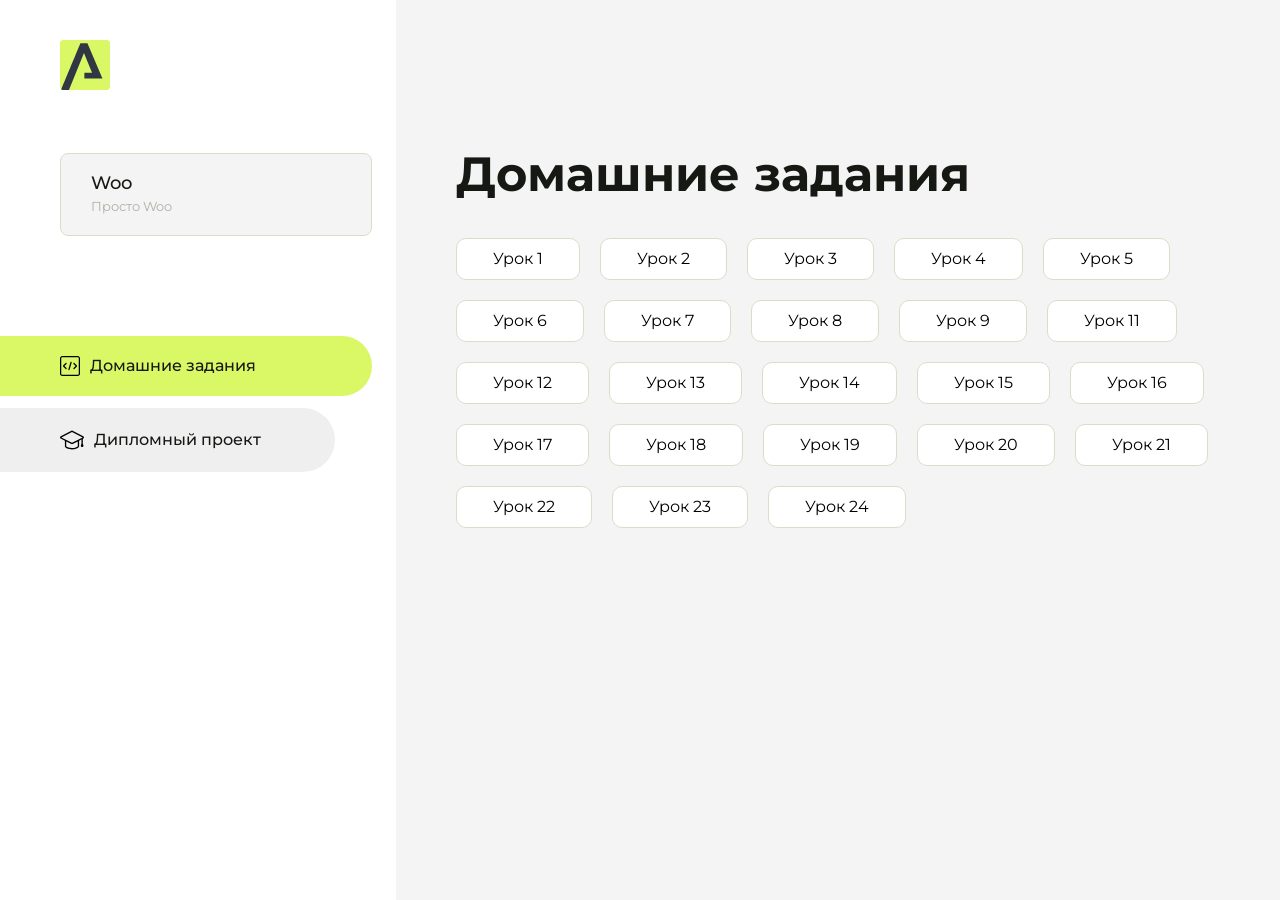
==== index.html @ 454082b1 "Update index.html" ====
<!DOCTYPE html>
<html lang="en">
<head>
    <meta charset="UTF-8">
    <meta name="viewport" content="width=device-width, initial-scale=1.0">
    <title>Домашняя работа</title>
    <link rel="shortcut icon" href="src/logo.ico" type="image/x-icon">
    <link rel="preconnect" href="https://fonts.googleapis.com">
    <link rel="preconnect" href="https://fonts.gstatic.com" crossorigin>
    <link href="https://fonts.googleapis.com/css2?family=Montserrat:wght@400;500;700&family=Rubik:wght@500&display=swap"
          rel="stylesheet">
    <link rel="stylesheet" href="src/style.css">
</head>
<body id="body">
<div class="overlay" id="overlay"></div>
<div class="layout">
    <div class="burger" id="burger">
        <svg viewBox="0 0 24 24" fill="none" xmlns="http://www.w3.org/2000/svg">
            <g id="SVGRepo_bgCarrier" stroke-width="0"></g>
            <g id="SVGRepo_tracerCarrier" stroke-linecap="round" stroke-linejoin="round"></g>
            <g id="SVGRepo_iconCarrier">
                <path d="M4 18L20 18" stroke="#DAF765" stroke-width="2" stroke-linecap="round"></path>
                <path d="M4 12L20 12" stroke="#DAF765" stroke-width="2" stroke-linecap="round"></path>
                <path d="M4 6L20 6" stroke="#DAF765" stroke-width="2" stroke-linecap="round"></path>
            </g>
        </svg>
    </div>
    <aside class="sidebar" id="sidebar">
        <div class="sidebar__inner">
            <div class="logo">
                <svg width="50" height="50" viewBox="0 0 50 50" fill="none" xmlns="http://www.w3.org/2000/svg">
                    <g clip-path="url(#clip0_513_74730)">
                        <path d="M46.17 -0.257004H3.83C1.57281 -0.257004 -0.257 1.57281 -0.257 3.83V46.17C-0.257 48.4272 1.57281 50.257 3.83 50.257H46.17C48.4272 50.257 50.257 48.4272 50.257 46.17V3.83C50.257 1.57281 48.4272 -0.257004 46.17 -0.257004Z"
                              fill="#DAF765"/>
                        <path d="M24.375 38.4H42.461L27.441 3.1585H20.4355C20.4355 3.1585 6.7895 35.881 1.1945 49.294C2.015 50.0275 3.0945 50.257 3.6945 50.257H8.8445L23.954 13.07L32.0465 32.8285H24.375V38.4Z"
                              fill="#323843"/>
                    </g>
                    <defs>
                        <clipPath id="clip0_513_74730">
                            <rect width="50" height="50" fill="white"/>
                        </clipPath>
                    </defs>
                </svg>
            </div>
            <div class="sidebar__user">
                <div class="sidebar__name">Woo</div>
                <div class="sidebar__text">Просто Woo</div>
            </div>
            <div class="sidebar__tabs">
                <div class="sidebar__item">
                    <button class="sidebar__button active" id="tasks">
                        <svg xmlns="http://www.w3.org/2000/svg" width="20" height="20" viewBox="0 0 20 20" fill="none">
                            <g clip-path="url(#clip0_704_74543)">
                                <path d="M17.7083 20H2.29167C1.0275 20 0 18.9725 0 17.7083V2.29167C0 1.0275 1.0275 0 2.29167 0H17.7083C18.9725 0 20 1.0275 20 2.29167V17.7083C20 18.9725 18.9725 20 17.7083 20ZM2.29167 1.25C1.7175 1.25 1.25 1.7175 1.25 2.29167V17.7083C1.25 18.2825 1.7175 18.75 2.29167 18.75H17.7083C18.2825 18.75 18.75 18.2825 18.75 17.7083V2.29167C18.75 1.7175 18.2825 1.25 17.7083 1.25H2.29167Z"
                                      fill="black"/>
                                <path d="M6.04167 13.125C5.88167 13.125 5.72167 13.0642 5.6 12.9417L3.1 10.4417C2.85583 10.1975 2.85583 9.80167 3.1 9.5575L5.6 7.0575C5.84417 6.81333 6.24 6.81333 6.48417 7.0575C6.72833 7.30167 6.72833 7.6975 6.48417 7.94167L4.42583 10L6.48417 12.0583C6.72833 12.3025 6.72833 12.6983 6.48417 12.9425C6.36167 13.0642 6.20167 13.125 6.04167 13.125Z"
                                      fill="black"/>
                                <path d="M8.95833 14.1667C8.9 14.1667 8.84 14.1583 8.78167 14.1417C8.45083 14.0442 8.26083 13.6967 8.35833 13.3658L10.4417 6.28251C10.5392 5.95084 10.8892 5.76417 11.2175 5.85917C11.5483 5.95667 11.7383 6.30417 11.6408 6.63501L9.5575 13.7183C9.47833 13.9908 9.22833 14.1667 8.95833 14.1667Z"
                                      fill="black"/>
                                <path d="M13.9583 13.125C13.7983 13.125 13.6383 13.0642 13.5167 12.9417C13.2725 12.6975 13.2725 12.3017 13.5167 12.0575L15.575 9.99916L13.5167 7.94083C13.2725 7.69666 13.2725 7.30083 13.5167 7.05666C13.7608 6.81249 14.1567 6.81249 14.4008 7.05666L16.9008 9.55666C17.145 9.80083 17.145 10.1967 16.9008 10.4408L14.4008 12.9408C14.2783 13.0642 14.1183 13.125 13.9583 13.125Z"
                                      fill="black"/>
                            </g>
                            <defs>
                                <clipPath id="clip0_704_74543">
                                    <rect width="20" height="20" fill="white"/>
                                </clipPath>
                            </defs>
                        </svg>
                        <span>Домашние задания</span></button>
                </div>
                <div class="sidebar__item">
                    <button class="sidebar__button" id="diplom">
                        <svg xmlns="http://www.w3.org/2000/svg" width="24" height="24" viewBox="0 0 24 24" fill="none">
                            <g clip-path="url(#clip0_704_74553)">
                                <path d="M23.2628 10.5971C23.7176 10.365 24 9.90375 24 9.39337C24 8.883 23.7176 8.42175 23.2628 8.18962L12.6135 2.75362C12.2291 2.55824 11.7705 2.55787 11.3854 2.75399L0.736875 8.19C0.282375 8.42175 0 8.883 0 9.39337C0 9.90375 0.282375 10.365 0.736875 10.5971L4.89038 12.7177V18.2074C4.89038 19.8154 8.412 21.393 12 21.393C15.5884 21.393 19.1096 19.815 19.1096 18.2074V12.7174L21.4609 11.517V15.8017L20.901 17.2305C20.7409 17.6389 20.7934 18.0994 21.0405 18.4616C21.2876 18.8246 21.6979 19.041 22.1366 19.041C22.5754 19.041 22.9852 18.8246 23.2324 18.462C23.4795 18.099 23.532 17.6385 23.3719 17.2301L22.8124 15.8021V10.827L23.2628 10.5971ZM17.7623 18.1721C17.6198 18.6375 15.3491 20.0419 12 20.0419C8.65088 20.0419 6.38025 18.6375 6.2415 18.2074V12.3037L6.23887 12.3019C6.23812 12.057 6.1065 11.8207 5.87325 11.7019L1.3515 9.39337L12 3.95737L22.6489 9.39337L12 14.8294L5.87325 11.7019C5.54063 11.5331 4.6695 11.6674 4.5 12C4.33012 12.3322 4.55813 12.5479 4.89038 12.7177L11.3857 16.0331C11.5781 16.1314 11.7889 16.1805 12 16.1805C12.2107 16.1805 12.4222 16.1314 12.6146 16.0331L17.7593 13.407L17.7623 18.1721Z"
                                      fill="black"/>
                            </g>
                            <defs>
                                <clipPath id="clip0_704_74553">
                                    <rect width="24" height="24" fill="white"/>
                                </clipPath>
                            </defs>
                        </svg>
                        <span>Дипломный проект</span></button>
                </div>
            </div>
        </div>

    </aside>
    <div class="content">
        <div class="container">
            <div class="content__block" id="tasksBlock">
                <div class="content__title">Домашние задания</div>
                <ul class="content__list">
                    <li class="content__list-item">
                        <a href="lesson1/index.html">Урок 1</a>
                    </li>
                    <li class="content__list-item">
                        <a href="lesson2/index.html">Урок 2</a>
                    </li>
                    <li class="content__list-item">
                        <a href="lesson3/index.html">Урок 3</a>
                    </li>
                    <li class="content__list-item">
                        <a href="lesson4/index.html">Урок 4</a>
                    </li>
                    <li class="content__list-item">
                        <a href="lesson5/index.html">Урок 5</a>
                    </li>
                    <li class="content__list-item">
                        <a href="lesson6/index.html">Урок 6</a>
                    </li>
                    <li class="content__list-item">
                        <a href="lesson7/article.html">Урок 7</a>
                    </li>
                    <li class="content__list-item">
                        <a href="lesson8/index.html">Урок 8</a>
                    </li>
                    <li class="content__list-item">
                        <a href="lesson10/index.html">Урок 9</a>
                    </li>
                    <li class="content__list-item">
                        <a href="lesson11/index.html">Урок 11</a>
                    </li>
                    <li class="content__list-item">
                        <a href="lesson12/index.html">Урок 12</a>
                    </li>
                    <li class="content__list-item">
                        <a href="lesson13/index.html">Урок 13</a>
                    </li>
                    <li class="content__list-item">
                        <a href="lesson14/index.html">Урок 14</a>
                    </li>
                    <li class="content__list-item">
                        <a href="lesson15/index.html">Урок 15</a>
                    </li>
                    <li class="content__list-item">
                        <a href="lesson16/index.html">Урок 16</a>
                    </li>
                    <li class="content__list-item">
                        <a href="lesson17/index.html">Урок 17</a>
                    </li>
                    <li class="content__list-item">
                        <a href="lesson18/index.html">Урок 18</a>
                    </li>
                    <li class="content__list-item">
                        <a href="lesson19/index.html">Урок 19</a>
                    </li>
                    <li class="content__list-item">
                        <a href="lesson20/index.html">Урок 20</a>
                    </li>
                    <li class="content__list-item">
                        <a href="lesson21/index.html">Урок 21</a>
                    </li>
                    <li class="content__list-item">
                        <a href="lesson22/index.html">Урок 22</a>
                    </li>
                    <li class="content__list-item">
                        <a href="lesson23/index.html">Урок 23</a>
                    </li>
                    <li class="content__list-item">
                        <a href="lesson24/index.html">Урок 24</a>
                    </li>
                </ul>
            </div>
            <div class="content__block hidden" id="diplomBlock">
                <div class="content__title">Дипломный проект</div>
                <div class="content__list-diplom">
                    <a href="shop/index.html">Ссылка на ДЗ</a>
                </div>
                <div class="content__decor">
                    <div class="content__decor-text">Давай проверим, чему ты научился!</div>
                    <div class="content__decor-img">
                        <img src="src/decor.png" alt="decor">
                    </div>
                </div>
            </div>
        </div>
    </div>
</div>
<script src="src/index.js"></script>
</body>
</html>
---- src/style.css ----
*{padding: 0;margin: 0;border: 0;}
*,*:before,*:after{-webkit-box-sizing: border-box;box-sizing: border-box;}
:focus,:active{outline: none;}
a:focus,a:active{outline: none;}
nav,footer,header,aside{display: block;}
html,body{
    height:100%;width:100%;
    font-size:100%;line-height:1;-ms-text-size-adjust:100%;-moz-text-size-adjust:100%;-webkit-text-size-adjust:100%;}
input,button,textarea{font-family:inherit;}
input::-ms-clear{display: none;}
button{cursor: pointer;}
button::-moz-focus-inner{padding:0;border:0;}
a,a:visited{text-decoration: none;}
a:hover{text-decoration: none;}
ul li{list-style: none;}
img{vertical-align: top;}
h1,h2,h3,h4,h5,h6{font-size:inherit;font-weight: inherit;}
a{color:inherit;}



body {
    font-family: "Montserrat",SansSerif;
    color: black;
}

body.overflow {
    overflow: hidden;
}



.layout {
    display: -webkit-box;
    display: -ms-flexbox;
    display: flex;
    min-height: 100vh;
}

.sidebar {
    padding: 40px 24px 40px 0;
    -ms-flex-negative: 0;
    flex-shrink: 0;
    background-color: white;
}



.content {
    -webkit-box-flex: 1;
    -ms-flex-positive: 1;
    flex-grow: 1;
    background-color: #F4F4F4;
}

.container {
    display: -webkit-box;
    display: -ms-flexbox;
    display: flex;
    -webkit-box-orient: vertical;
    -webkit-box-direction: normal;
    -ms-flex-direction: column;
    flex-direction: column;
    -webkit-box-pack: center;
    -ms-flex-pack: center;
    justify-content: center;
    -webkit-box-align: center;
    -ms-flex-align: center;
    align-items: center;
    padding: 150px 60px 80px 60px;
}


.logo {
    margin-left: 60px;
    margin-bottom: 60px;
}

.sidebar__user {
    background-color: #F4F4F4;
    padding: 20px 30px;
    margin-left: 60px;
    margin-bottom: 100px;
    border-radius: 8px;
    border: 1px solid #DADEC9;
}

.sidebar__name {
    color:#161814;
    font-size: 18px;
    font-weight: 500;
    margin-bottom: 6px;
}

.sidebar__text {
    color: #AFB1A7;
    font-size: 13px;
    font-weight: 400;
    line-height: 130%; /* 16.9px */
}

.sidebar__item {
    width: 372px;
}

.sidebar__button {
    display: -webkit-box;
    display: -ms-flexbox;
    display: flex;
    -webkit-box-align: center;
    -ms-flex-align: center;
    align-items: center;
    gap: 10px;
    padding: 20px 60px;
    margin-bottom: 12px;
    border-radius: 0px 100px 100px 0px;
    -webkit-transition: all .5s;
    -o-transition: all .5s;
    transition: all .5s;
    cursor: pointer;
    width: 90%;
    color:#161814;
    font-size: 16px;
    font-weight: 500;
}

.sidebar__button.active , .sidebar__button:hover {
    width: 100%;
    background-color: #DAF765;
}


.content__title {
    color: #161814;
    font-size: 48px;
    font-weight: 700;
    margin-bottom: 40px;
}

.content__list {
    display: -webkit-box;
    display: -ms-flexbox;
    display: flex;
    -webkit-box-align: center;
    -ms-flex-align: center;
    align-items: center;
    -ms-flex-wrap: wrap;
    flex-wrap: wrap;
    gap: 20px;
}



.content__list-item  {
    cursor: pointer;
    padding: 12px 18px;
    background-color: #fff;
    border-radius: 10px;
    border: 1px solid #DADEC9;
    -webkit-transition: all .3s;
    -o-transition: all .3s;
    transition: all .3s;
}

.content__list-item:hover,.content__list-diplom:hover {
    background-color: #AFB1A7;
}

li a {
    padding: 12px 18px;

}


.content__list-diplom {
    -webkit-transition: all .3s;
    -o-transition: all .3s;
    transition: all .3s;
    display: inline-block;
    padding: 12px 18px;
    background-color: #fff;
    border-radius: 10px;
    border: 1px solid #DADEC9;
}

.content__decor {
    display: -webkit-box;
    display: -ms-flexbox;
    display: flex;
    -webkit-box-align: center;
    -ms-flex-align: center;
    align-items: center;
}

.content__decor-text {
    color:#BEDD44;
    font-size: 36px;
    font-weight: 700;
    line-height: 110%; /* 39.6px */
}

.content__block {
    max-width: 1200px;
}

.content__block.hidden {
    display: none;
}

.content__decor-img img{
    width: 100%;
}

.burger {
    display: none;
    padding: 5px;
    position: fixed;
    top: 3%;
    right: 7%;
    width: 40px;
    height: 40px;
    background-color: #161814;
    border-radius: 50%;
    z-index: 10;
    border: 1px solid #DAF765;
}

@media (max-width: 768px) {
    .burger {
        display: block;
    }

    .sidebar {
        -webkit-transition: all .3s;
        -o-transition: all .3s;
        transition: all .3s;
        -webkit-transform: translateX(-100%);
        -ms-transform: translateX(-100%);
        transform: translateX(-100%);
        position: fixed;
        top: 0;
        left: 0;
        bottom: 0;
        z-index: 5;
    }

    .sidebar.show {
        -webkit-transform: translateX(0%);
        -ms-transform: translateX(0%);
        transform: translateX(0%);
    }

    .overlay {
        opacity: 0;
        pointer-events: none;
        -webkit-transition: all .3s;
        -o-transition: all .3s;
        transition: all .3s;
        position: absolute;
        top: 0;
        right: 0;
        left: 0;
        bottom: 0;
        z-index: 3;
        background-color: #000000e0;
    }

    .overlay.show {
        opacity: 1;
        pointer-events: all;
    }

    .container {
        padding: 40px 20px;
        min-height: 100%;
    }

    .content__decor {
        margin-top: 20px;
        -webkit-box-orient: vertical;
        -webkit-box-direction: normal;
        -ms-flex-direction: column;
        flex-direction: column;
    }
}

@media (max-width: 400px) {
    .sidebar__user {
        margin-left: 0;
    }
}
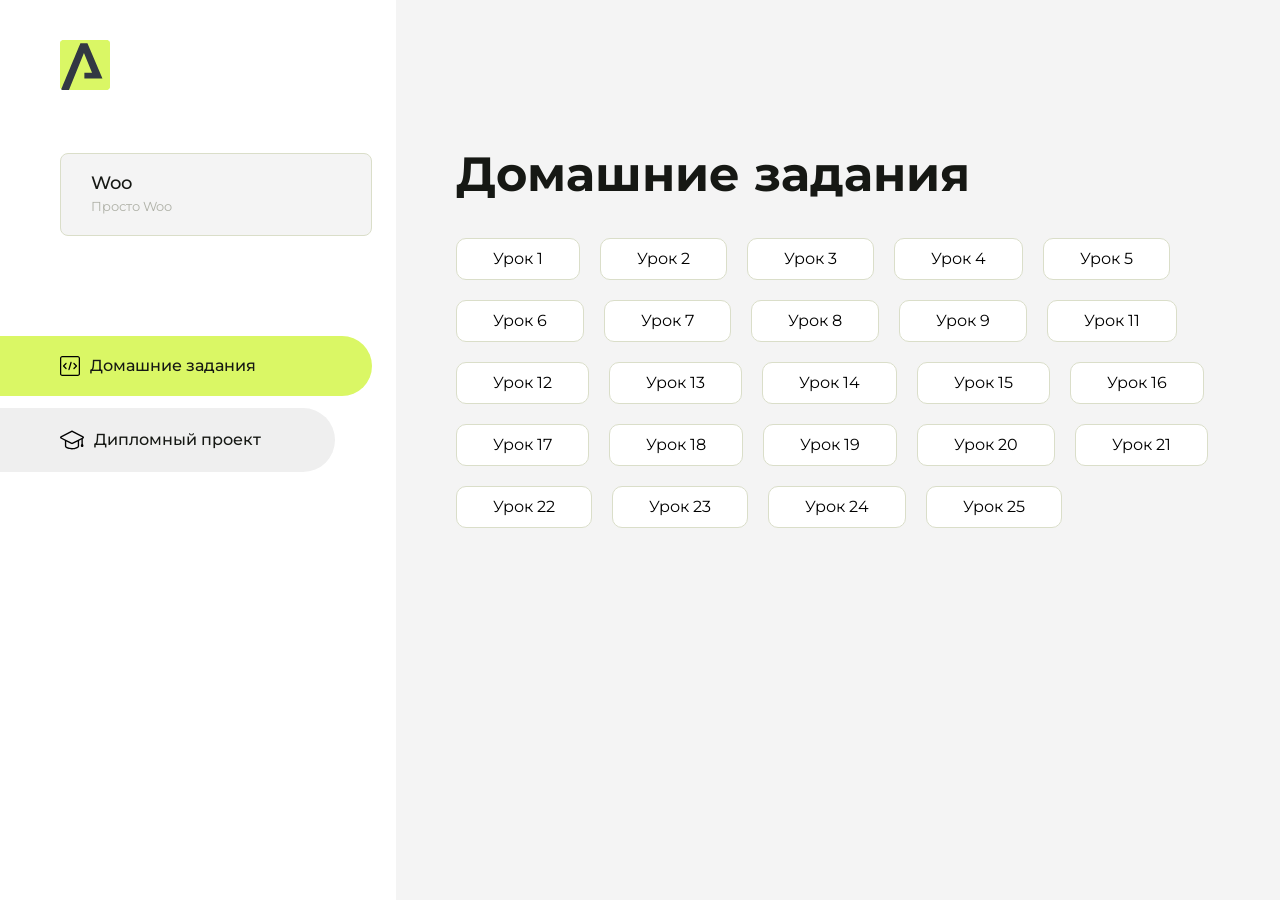
==== commit d2f2b7c0: "Update index.html" ====
--- a/index.html
+++ b/index.html
@@ -161,6 +161,9 @@
                     <li class="content__list-item">
                         <a href="lesson24/index.html">Урок 24</a>
                     </li>
+                    <li class="content__list-item">
+                        <a href="lesson25/index.html">Урок 25</a>
+                    </li>
                 </ul>
             </div>
             <div class="content__block hidden" id="diplomBlock">
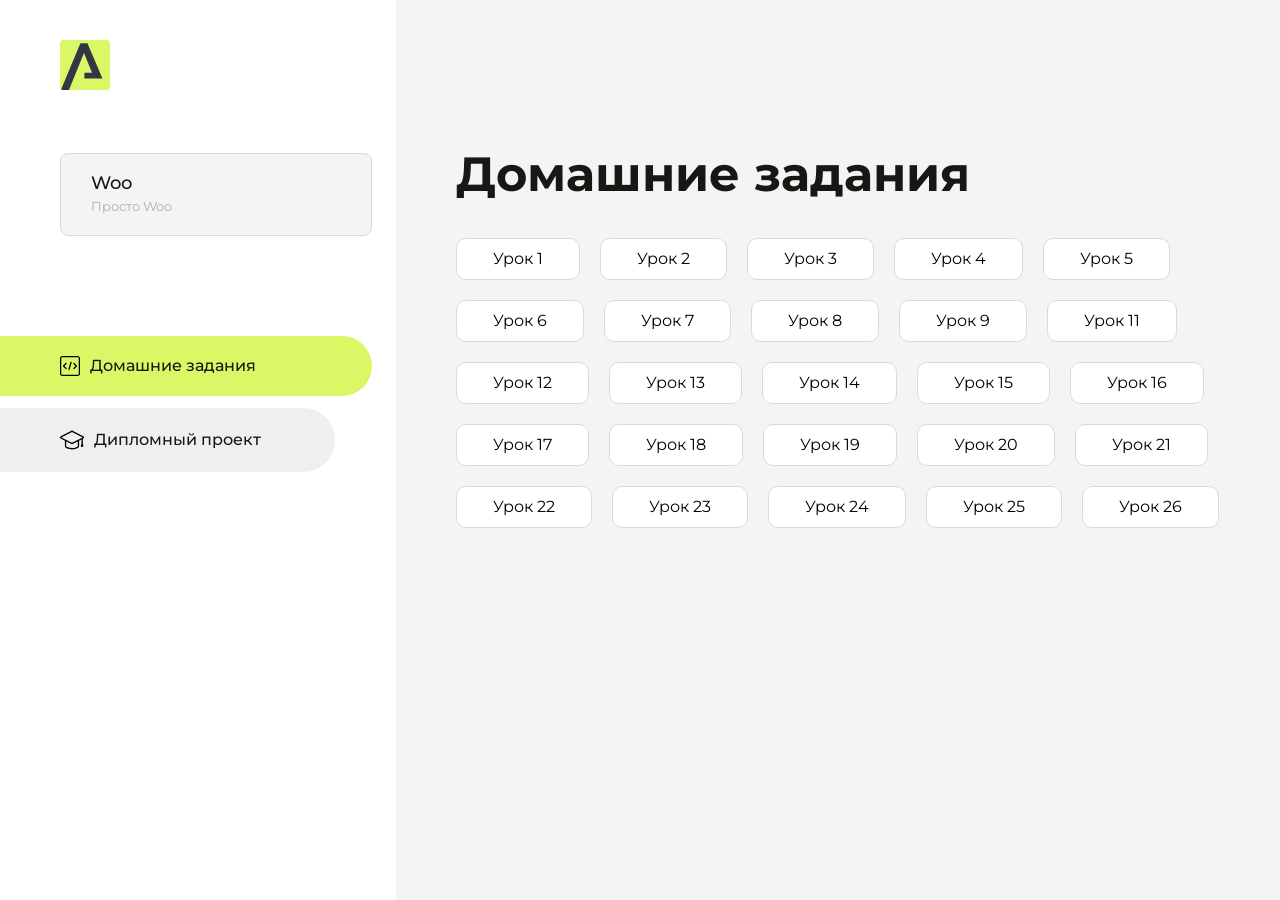
==== commit 7cbe80c8: "Update index.html" ====
--- a/index.html
+++ b/index.html
@@ -164,6 +164,9 @@
                     <li class="content__list-item">
                         <a href="lesson25/index.html">Урок 25</a>
                     </li>
+                    <li class="content__list-item">
+                        <a href="lesson26/index.html">Урок 26</a>
+                    </li>
                 </ul>
             </div>
             <div class="content__block hidden" id="diplomBlock">
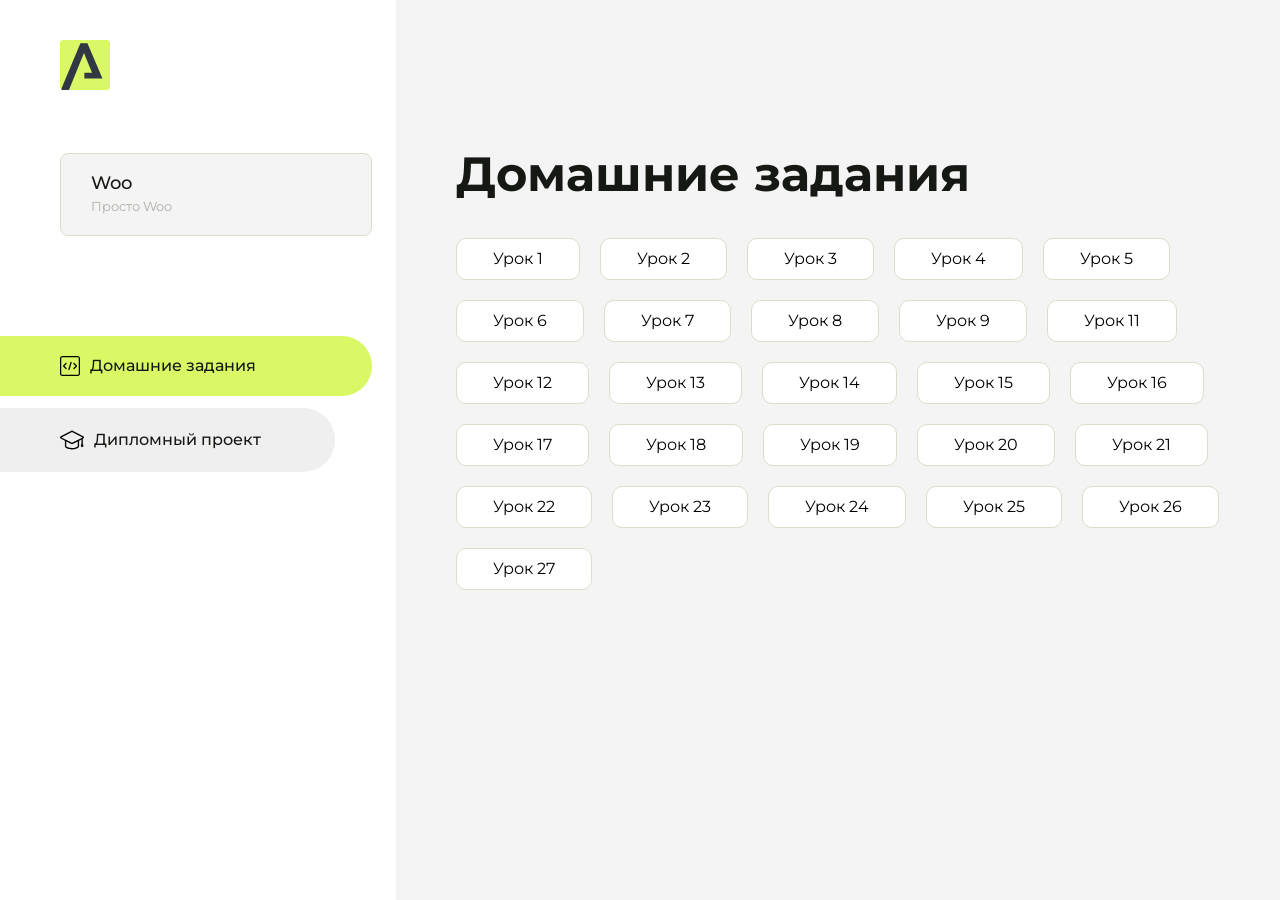
==== commit 579be897: "Update index.html" ====
--- a/index.html
+++ b/index.html
@@ -167,6 +167,9 @@
                     <li class="content__list-item">
                         <a href="lesson26/index.html">Урок 26</a>
                     </li>
+                    <li class="content__list-item">
+                        <a href="lesson27/index.html">Урок 27</a>
+                    </li>
                 </ul>
             </div>
             <div class="content__block hidden" id="diplomBlock">
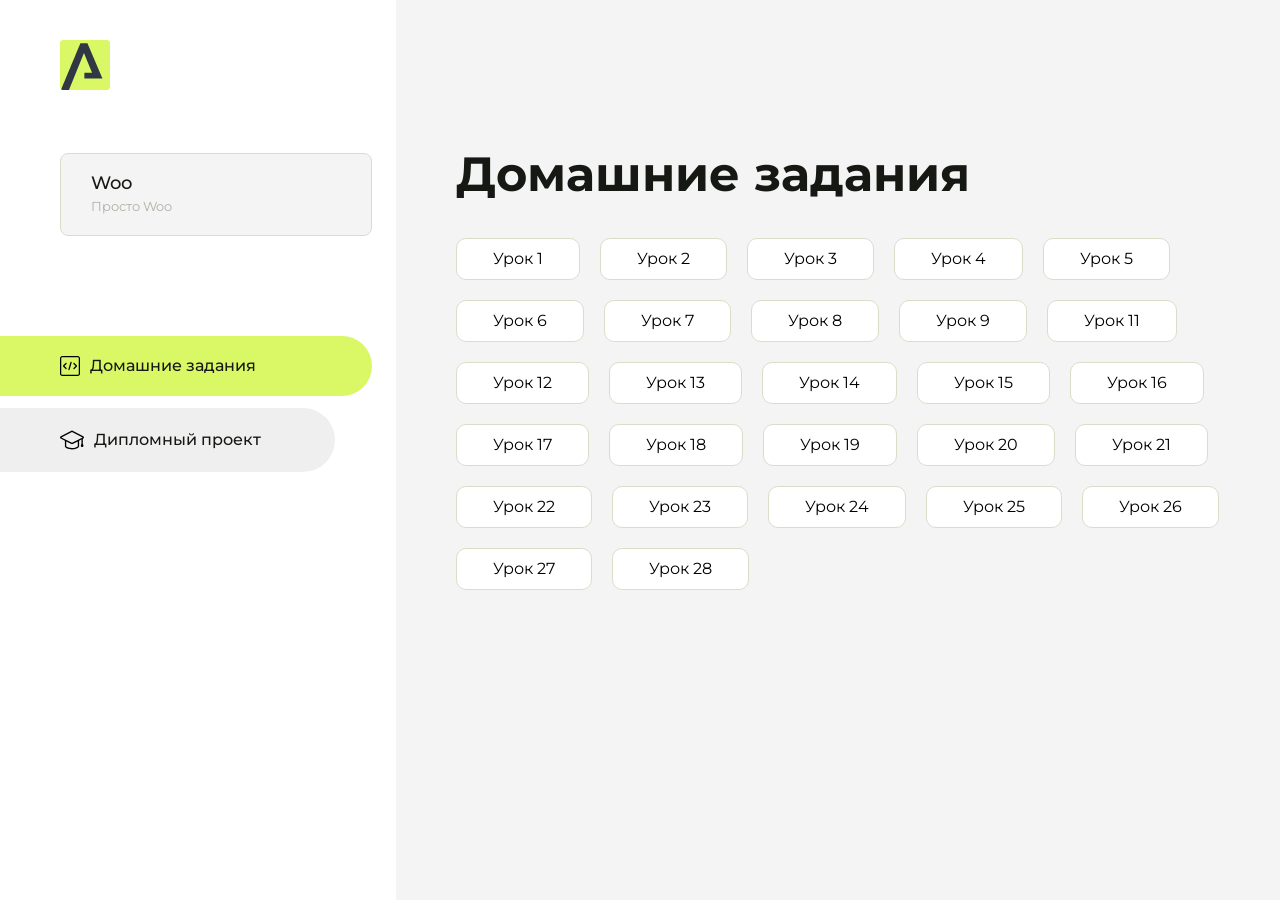
==== commit a679cd24: "Update index.html" ====
--- a/index.html
+++ b/index.html
@@ -170,6 +170,9 @@
                     <li class="content__list-item">
                         <a href="lesson27/index.html">Урок 27</a>
                     </li>
+                    <li class="content__list-item">
+                        <a href="lesson28/index.html">Урок 28</a>
+                    </li>
                 </ul>
             </div>
             <div class="content__block hidden" id="diplomBlock">
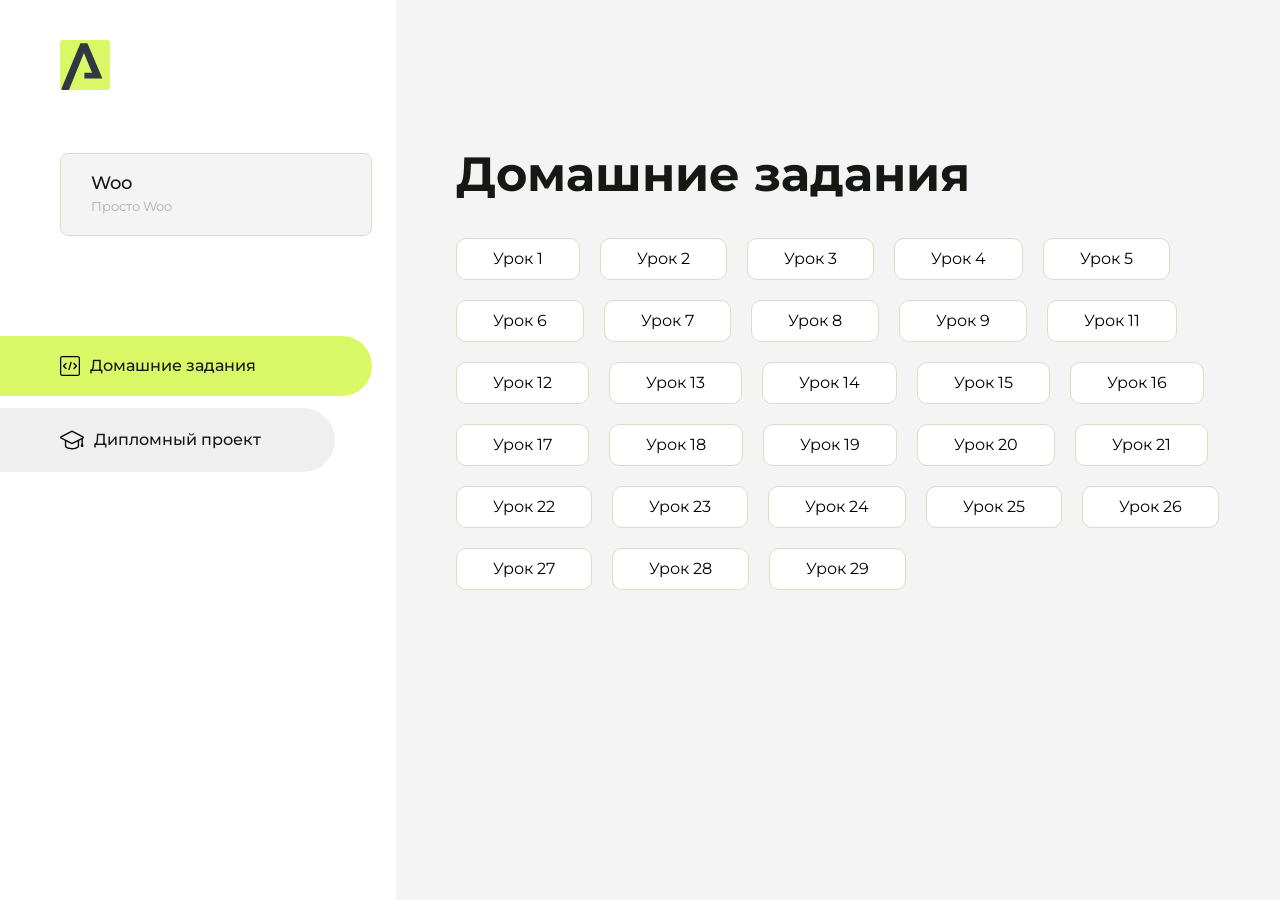
==== commit ee76bb5d: "Update index.html" ====
--- a/index.html
+++ b/index.html
@@ -173,6 +173,9 @@
                     <li class="content__list-item">
                         <a href="lesson28/index.html">Урок 28</a>
                     </li>
+                    <li class="content__list-item">
+                        <a href="lesson29/index.html">Урок 29</a>
+                    </li>
                 </ul>
             </div>
             <div class="content__block hidden" id="diplomBlock">
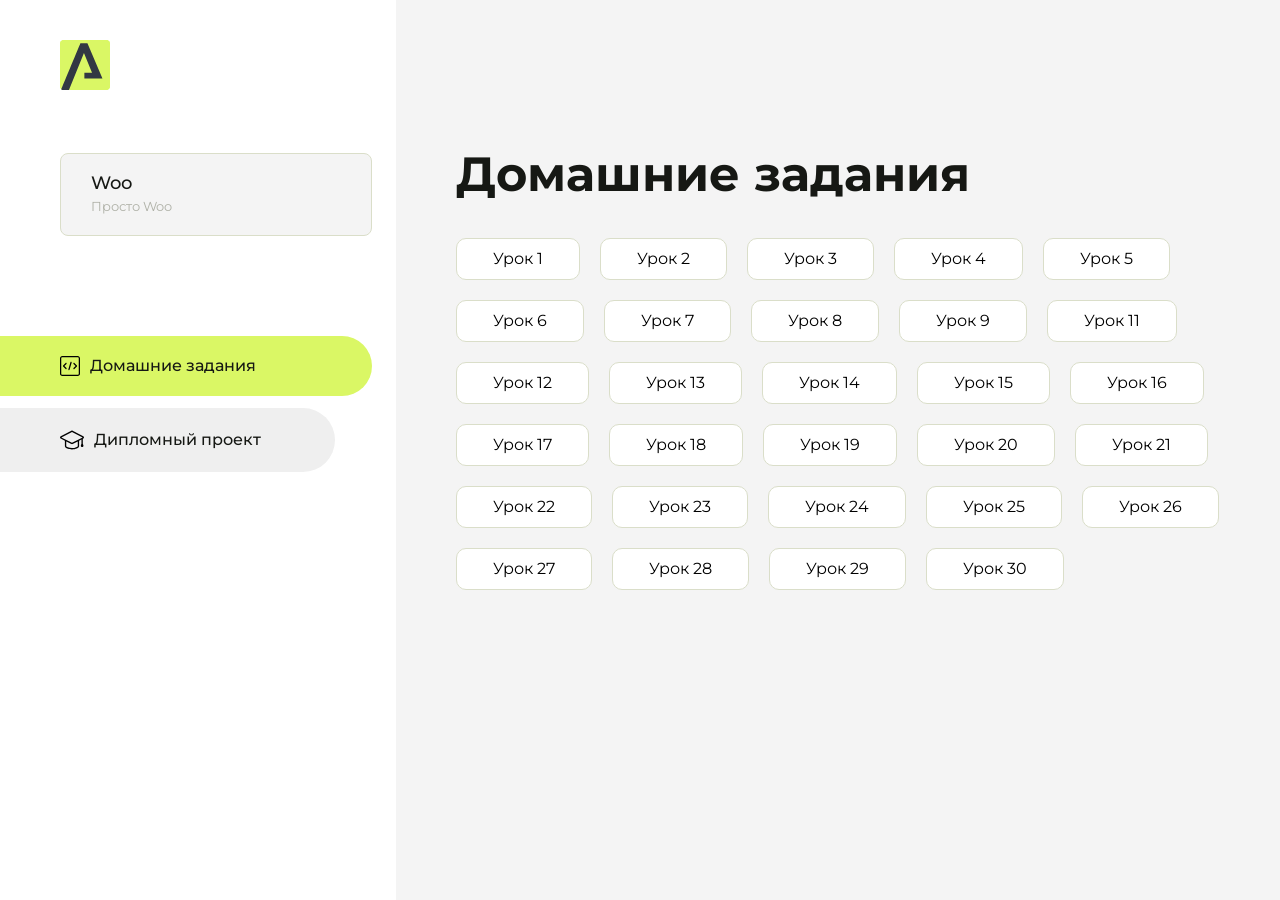
==== commit 5a33d38e: "Update index.html" ====
--- a/index.html
+++ b/index.html
@@ -176,6 +176,9 @@
                     <li class="content__list-item">
                         <a href="lesson29/index.html">Урок 29</a>
                     </li>
+                    <li class="content__list-item">
+                        <a href="lesson30/index.html">Урок 30</a>
+                    </li>
                 </ul>
             </div>
             <div class="content__block hidden" id="diplomBlock">
